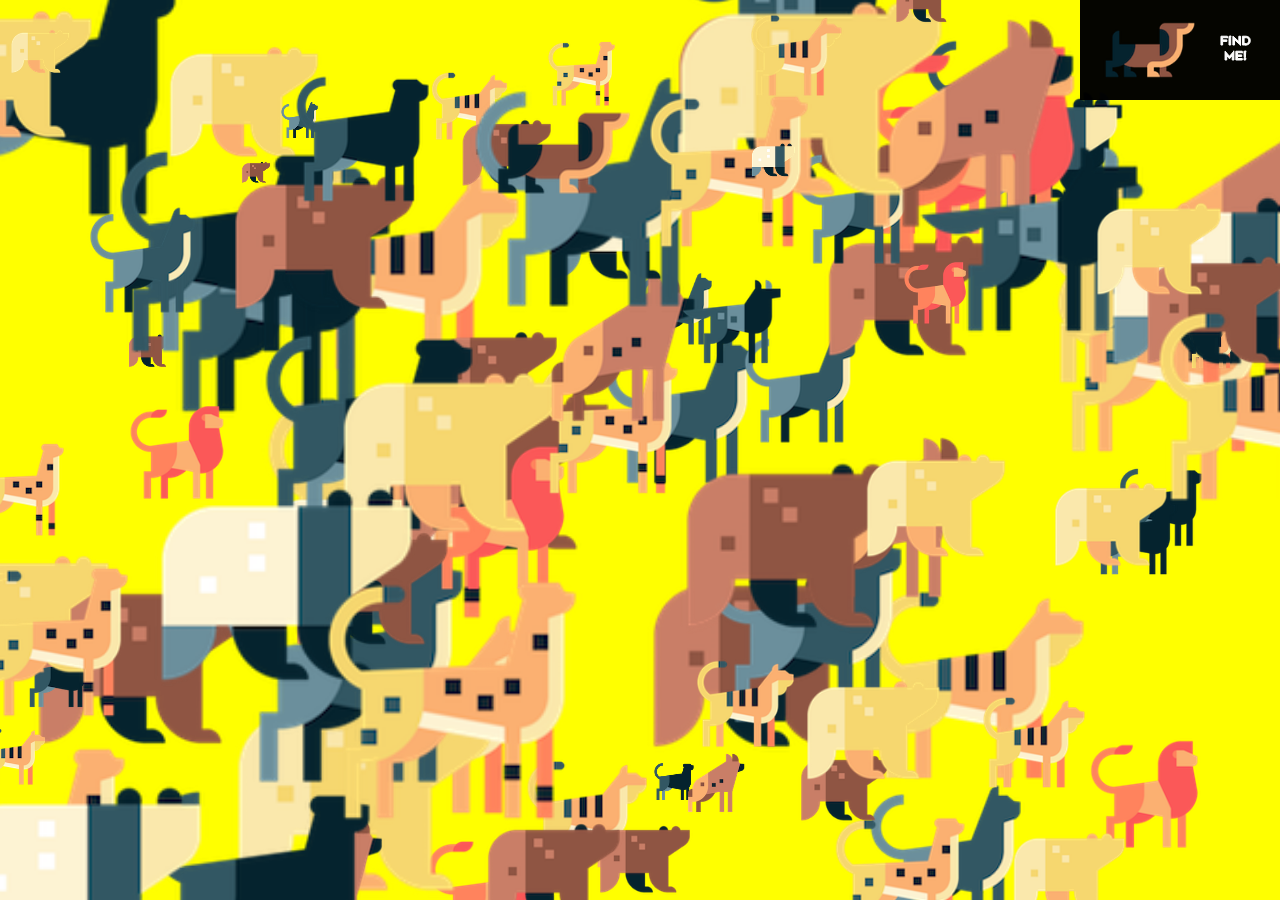
==== exercises/exercise3/index.html @ cca7cf4e "exercise 3 complete" ====
<!DOCTYPE html>
<html>
  <head>
    <meta charset="utf-8">
    <meta name="viewport" width=device-width, initial-scale=1.0, maximum-scale=1.0, user-scalable=0>

    <!-- CSS stylesheet(s) -->
    <link rel="stylesheet" type="text/css" href="css/style.css" />

    <!-- Library script(s) -->
    <script src="js/libraries/p5.min.js"></script>

    <!-- My script(s) -->
    <script src="js/script.js"></script>
  </head>

  <body>
    <!-- HTML would go here if needed. -->
  </body>

</html>
---- exercises/exercise3/css/style.css ----
/*********************************************

Here is a description of any special CSS used.
In this case it's just padding and margin to 0
so the canvas is flush with the top left corner.

**********************************************/

body {
  padding: 0;
  margin: 0;
}
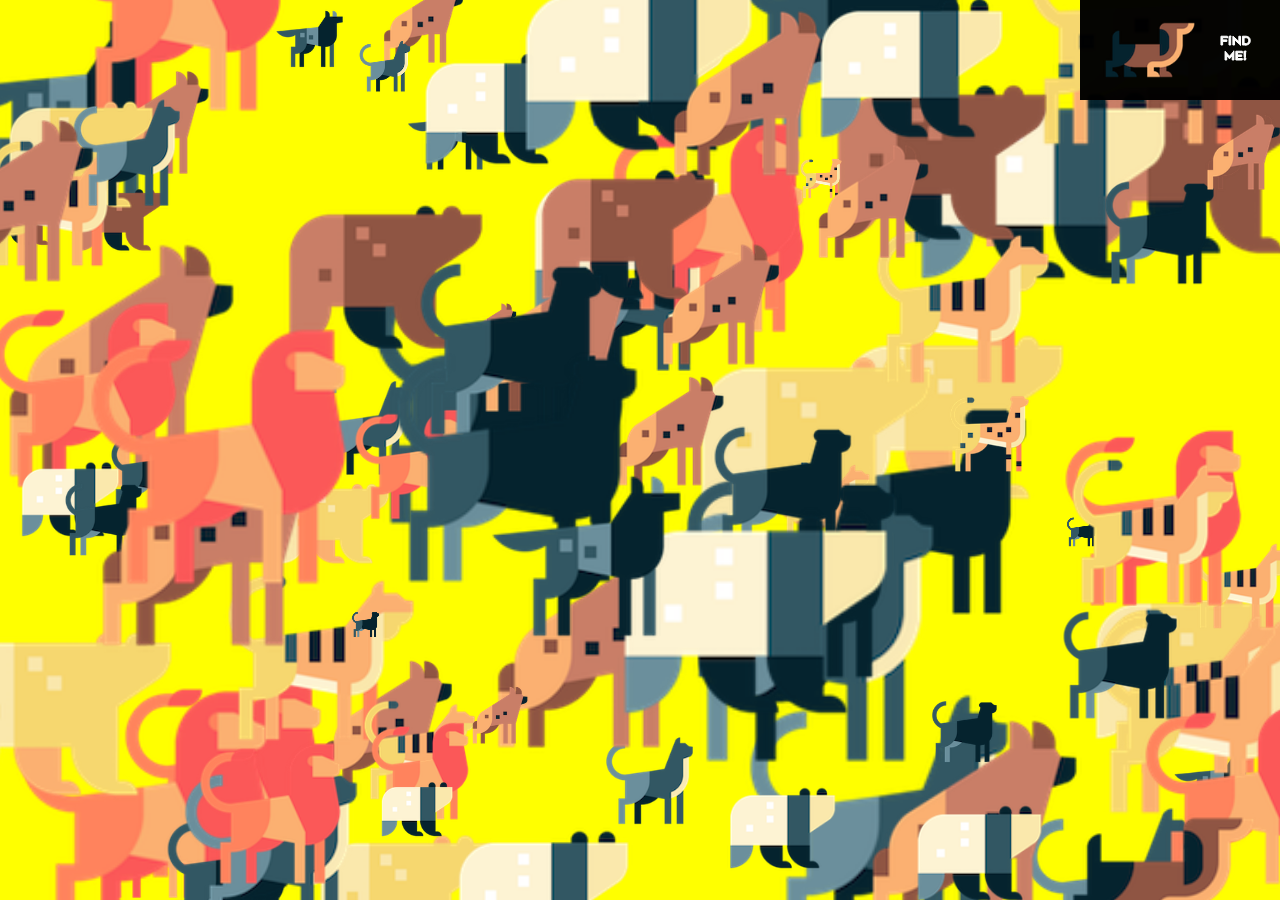
==== commit 60f4bb29: "projectile and obstacle bar" ====
--- a/exercises/exercise3/index.html
+++ b/exercises/exercise3/index.html
@@ -13,7 +13,7 @@
     <!-- My script(s) -->
     <script src="js/script.js"></script>
   </head>
-
+  
   <body>
     <!-- HTML would go here if needed. -->
   </body>
